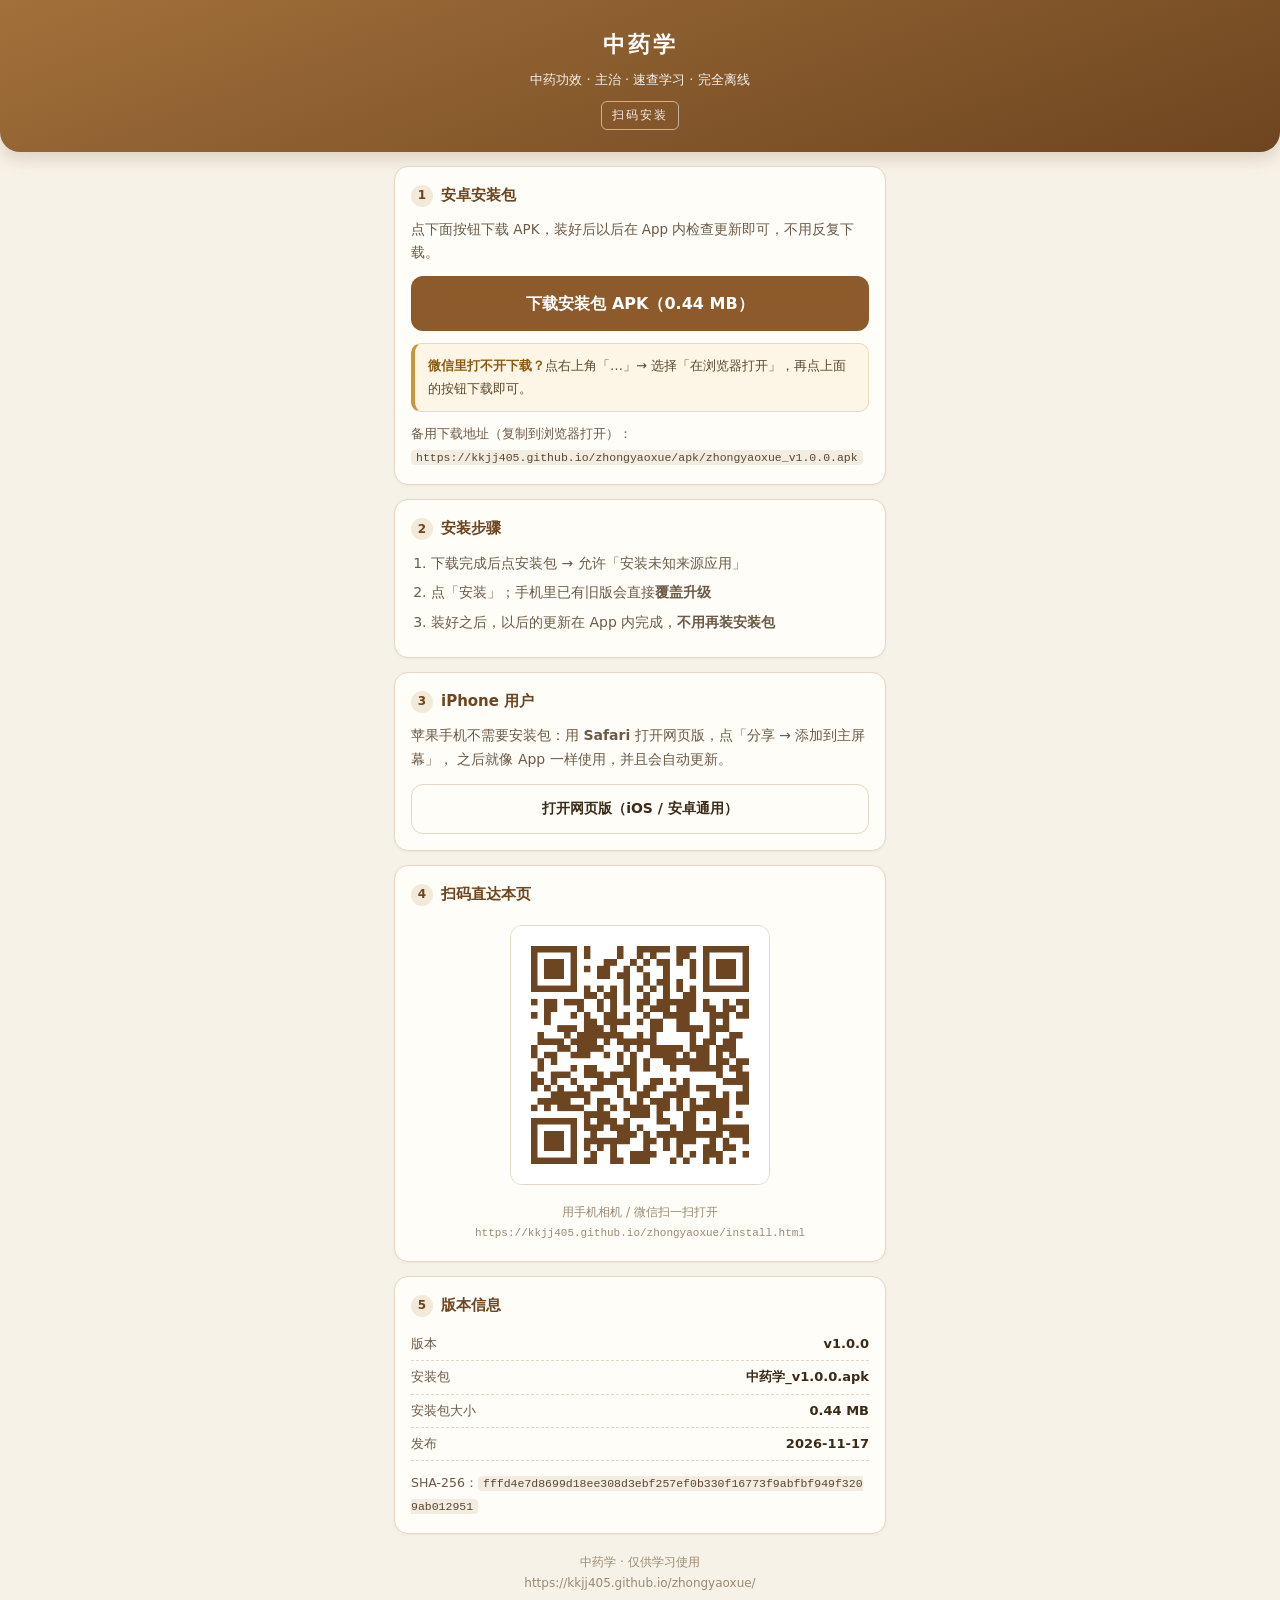
==== install.html @ 5566204e "本草纲目 · 中药学 v1.0.0 首个版本" ====
<!DOCTYPE html>
<html lang="zh-CN">
<head>
<meta charset="utf-8">
<meta name="viewport" content="width=device-width,initial-scale=1,viewport-fit=cover">
<meta name="theme-color" content="#8c5a2b">
<title>中药学 · 扫码安装</title>
<style>
:root{--paper:#f7f2e7;--ochre:#8c5a2b;--ochre-d:#6d4520;--ink:#3a2a17;--ink2:#6b5a45;--line:#e3d8c3}
*{box-sizing:border-box;-webkit-tap-highlight-color:transparent}
body{margin:0;background:var(--paper);color:var(--ink);
  font:15px/1.7 -apple-system,BlinkMacSystemFont,"PingFang SC","Noto Sans CJK SC","Microsoft YaHei",system-ui,sans-serif;
  -webkit-font-smoothing:antialiased;padding-bottom:34px}
.wrap{max-width:520px;margin:0 auto;padding:0 14px}
header{background:linear-gradient(160deg,#a2703a,#6d4520);color:#fff;padding:26px 0 22px;text-align:center;
  border-radius:0 0 20px 20px;box-shadow:0 6px 18px rgba(109,69,32,.20)}
header h1{margin:0 0 6px;font-size:22px;letter-spacing:3px}
header p{margin:0;font-size:13px;opacity:.92}
.card{background:#fffdf8;border:1px solid var(--line);border-radius:14px;padding:16px;margin-top:14px;
  box-shadow:0 1px 3px rgba(58,42,23,.05)}
.card h2{margin:0 0 10px;font-size:15px;display:flex;align-items:center;gap:8px;color:var(--ochre-d)}
.card h2 i{width:22px;height:22px;border-radius:50%;background:#f3e9d8;color:var(--ochre-d);
  font-style:normal;font-size:12px;font-weight:700;display:flex;align-items:center;justify-content:center;flex:0 0 22px}
.btn{display:block;text-align:center;text-decoration:none;border-radius:12px;padding:14px;font-size:16px;font-weight:700;
  background:var(--ochre);color:#fff;margin-top:12px}
.btn:active{background:var(--ochre-d)}
.btn.ghost{background:#fffdf8;color:var(--ink);border:1px solid var(--line);font-weight:600;font-size:14px;padding:12px}
.note{background:#fdf6e6;border:1px solid #ecdcb4;border-left:4px solid #c9963c;border-radius:10px;
  padding:11px 13px;font-size:13px;color:#5a482c;line-height:1.7;margin-top:12px}
.note b{color:#8a5c12}
ol{margin:8px 0 0;padding-left:20px;font-size:14px;color:var(--ink2)}
ol li{margin-bottom:6px}
.qrbox{text-align:center;padding:8px 0 2px}
.qrbox img{width:min(70vw,260px);height:auto;border-radius:12px;border:1px solid var(--line);background:#fff}
.qrbox .tip{font-size:12px;color:#9a8a72;margin-top:8px}
.kv{display:flex;justify-content:space-between;font-size:13px;color:var(--ink2);padding:5px 0;border-bottom:1px dashed var(--line)}
.kv:last-child{border-bottom:0}
.kv b{color:var(--ink)}
.meta{font-size:12.5px;color:var(--ink2);margin-top:10px;line-height:1.85;word-break:break-all}
.meta code{background:#f3ede1;padding:1px 5px;border-radius:4px;font-size:11.5px;color:#5a4630}
footer{text-align:center;color:#9a8a72;font-size:12px;margin-top:18px;line-height:1.7}
.seal{display:inline-block;margin-top:10px;padding:3px 10px;border:1px solid rgba(255,255,255,.6);border-radius:6px;
  font-size:12px;letter-spacing:2px;opacity:.9}
</style>
</head>
<body>
<header>
  <h1>中药学</h1>
  <p>中药功效 · 主治 · 速查学习 · 完全离线</p>
  <div class="seal">扫码安装</div>
</header>
<div class="wrap">

  <div class="card">
    <h2><i>1</i>安卓安装包</h2>
    <p style="font-size:13.5px;color:var(--ink2);margin:0 0 6px">
      点下面按钮下载 APK，装好后以后在 App 内检查更新即可，不用反复下载。
    </p>
    <a class="btn" href="apk/zhongyaoxue_v1.0.0.apk" download>下载安装包 APK（0.44 MB）</a>
    <div class="note">
      <b>微信里打不开下载？</b>点右上角「…」→ 选择「在浏览器打开」，再点上面的按钮下载即可。
    </div>
    <div class="meta">备用下载地址（复制到浏览器打开）：<br><code>https://kkjj405.github.io/zhongyaoxue/apk/zhongyaoxue_v1.0.0.apk</code></div>
  </div>

  <div class="card">
    <h2><i>2</i>安装步骤</h2>
    <ol>
      <li>下载完成后点安装包 → 允许「安装未知来源应用」</li>
      <li>点「安装」；手机里已有旧版会直接<b>覆盖升级</b></li>
      <li>装好之后，以后的更新在 App 内完成，<b>不用再装安装包</b></li>
    </ol>
  </div>

  <div class="card">
    <h2><i>3</i>iPhone 用户</h2>
    <p style="font-size:14px;color:var(--ink2);margin:0 0 10px">
      苹果手机不需要安装包：用 <b>Safari</b> 打开网页版，点「分享 → 添加到主屏幕」，
      之后就像 App 一样使用，并且会自动更新。
    </p>
    <a class="btn ghost" href="https://kkjj405.github.io/zhongyaoxue/">打开网页版（iOS / 安卓通用）</a>
  </div>

  <div class="card">
    <h2><i>4</i>扫码直达本页</h2>
    <div class="qrbox">
      <img src="[data-uri]" alt="扫码打开安装页">
      <div class="tip">用手机相机 / 微信扫一扫打开 <br><code style="font-size:11px">https://kkjj405.github.io/zhongyaoxue/install.html</code></div>
    </div>
  </div>

  <div class="card">
    <h2><i>5</i>版本信息</h2>
    <div class="kv"><span>版本</span><b>v1.0.0</b></div>
    <div class="kv"><span>安装包</span><b>中药学_v1.0.0.apk</b></div>
    <div class="kv"><span>安装包大小</span><b>0.44 MB</b></div>
    <div class="kv"><span>发布</span><b>2026-11-17</b></div>
    <div class="meta">SHA-256：<code>fffd4e7d8699d18ee308d3ebf257ef0b330f16773f9abfbf949f3209ab012951</code></div>
  </div>

  <footer>
    中药学 · 仅供学习使用<br>
    https://kkjj405.github.io/zhongyaoxue/
  </footer>
</div>
</body>
</html>
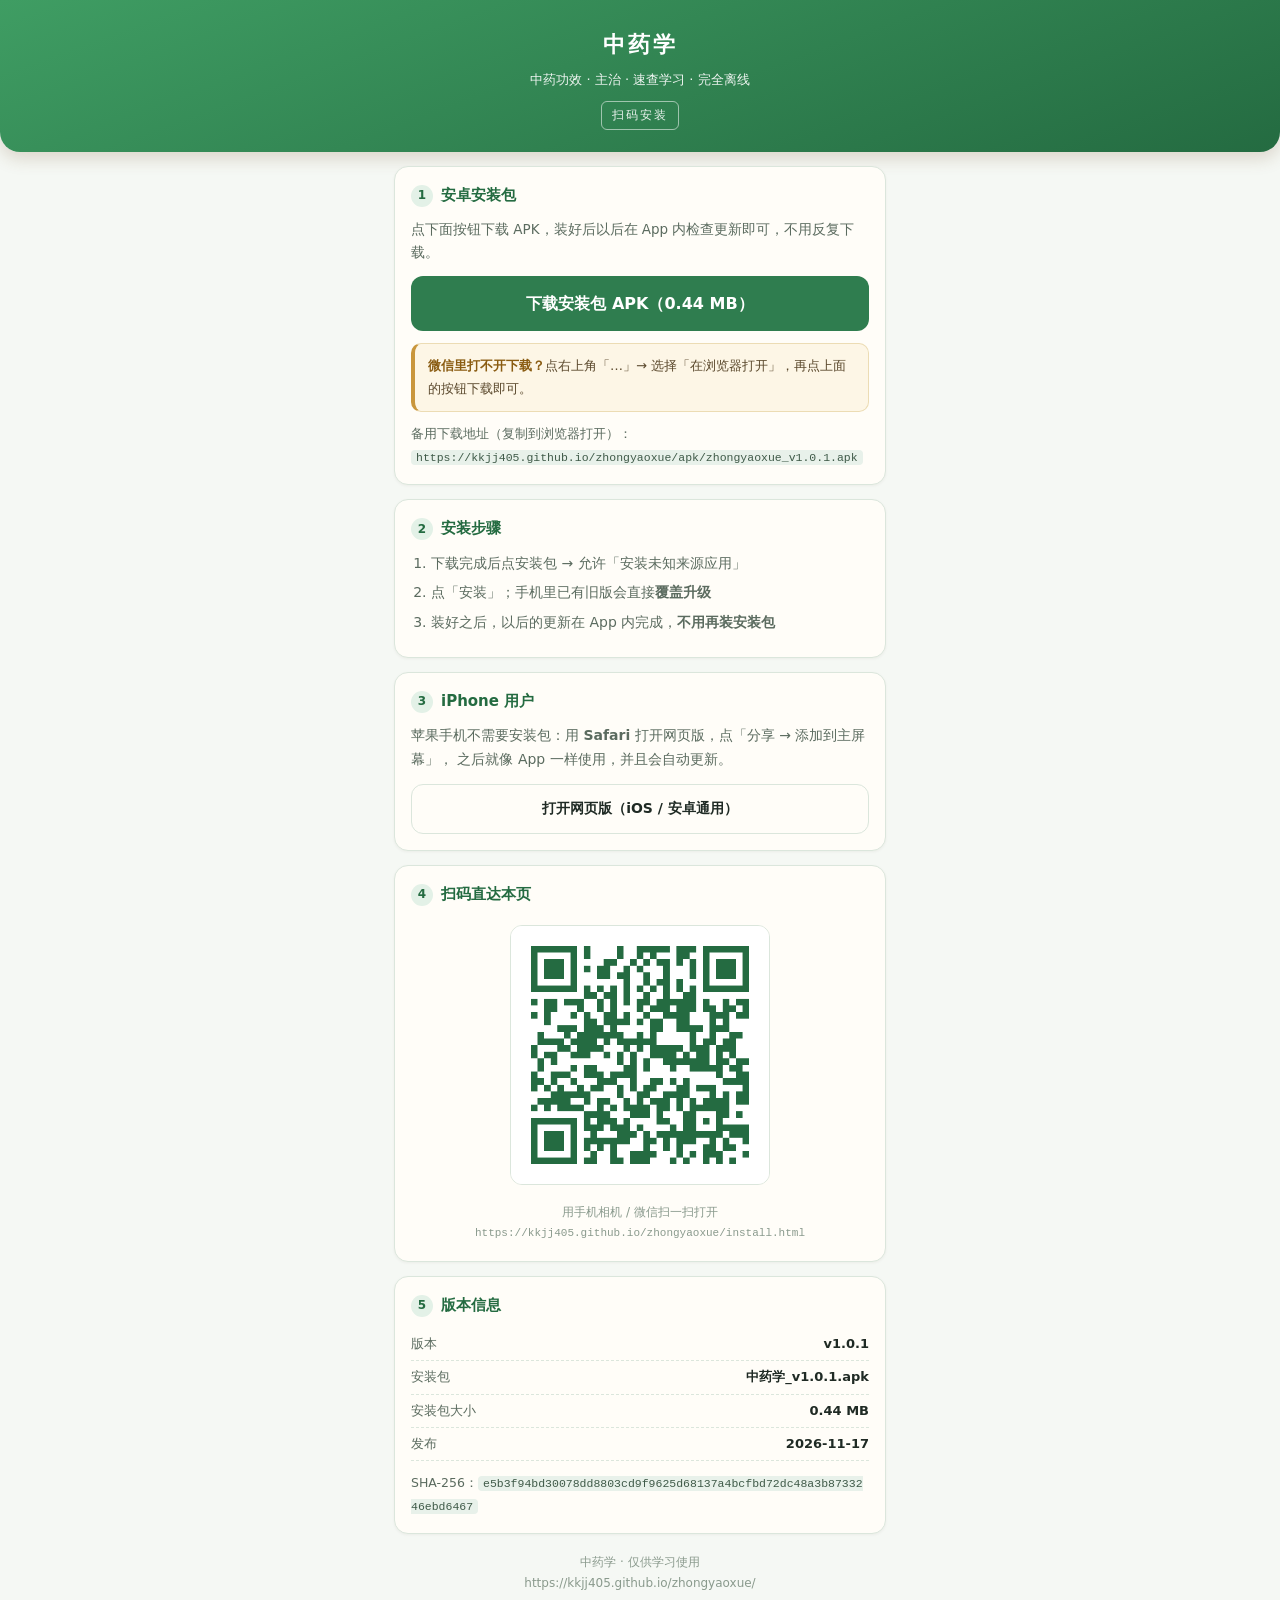
==== commit b0e2ff85: "中药学 v1.0.1：卡片一页化/附药切换/返回目录/练习记录多项/绿色主题" ====
--- a/install.html
+++ b/install.html
@@ -3,23 +3,23 @@
 <head>
 <meta charset="utf-8">
 <meta name="viewport" content="width=device-width,initial-scale=1,viewport-fit=cover">
-<meta name="theme-color" content="#8c5a2b">
+<meta name="theme-color" content="#2f7d4f">
 <title>中药学 · 扫码安装</title>
 <style>
-:root{--paper:#f7f2e7;--ochre:#8c5a2b;--ochre-d:#6d4520;--ink:#3a2a17;--ink2:#6b5a45;--line:#e3d8c3}
+:root{--paper:#f5f8f4;--ochre:#2f7d4f;--ochre-d:#246b41;--ink:#1f2a24;--ink2:#5b6b5f;--line:#dbe6dc}
 *{box-sizing:border-box;-webkit-tap-highlight-color:transparent}
 body{margin:0;background:var(--paper);color:var(--ink);
   font:15px/1.7 -apple-system,BlinkMacSystemFont,"PingFang SC","Noto Sans CJK SC","Microsoft YaHei",system-ui,sans-serif;
   -webkit-font-smoothing:antialiased;padding-bottom:34px}
 .wrap{max-width:520px;margin:0 auto;padding:0 14px}
-header{background:linear-gradient(160deg,#a2703a,#6d4520);color:#fff;padding:26px 0 22px;text-align:center;
+header{background:linear-gradient(160deg,#3f9d63,#246b41);color:#fff;padding:26px 0 22px;text-align:center;
   border-radius:0 0 20px 20px;box-shadow:0 6px 18px rgba(109,69,32,.20)}
 header h1{margin:0 0 6px;font-size:22px;letter-spacing:3px}
 header p{margin:0;font-size:13px;opacity:.92}
 .card{background:#fffdf8;border:1px solid var(--line);border-radius:14px;padding:16px;margin-top:14px;
   box-shadow:0 1px 3px rgba(58,42,23,.05)}
 .card h2{margin:0 0 10px;font-size:15px;display:flex;align-items:center;gap:8px;color:var(--ochre-d)}
-.card h2 i{width:22px;height:22px;border-radius:50%;background:#f3e9d8;color:var(--ochre-d);
+.card h2 i{width:22px;height:22px;border-radius:50%;background:#e3f1e7;color:var(--ochre-d);
   font-style:normal;font-size:12px;font-weight:700;display:flex;align-items:center;justify-content:center;flex:0 0 22px}
 .btn{display:block;text-align:center;text-decoration:none;border-radius:12px;padding:14px;font-size:16px;font-weight:700;
   background:var(--ochre);color:#fff;margin-top:12px}
@@ -32,13 +32,13 @@
 ol li{margin-bottom:6px}
 .qrbox{text-align:center;padding:8px 0 2px}
 .qrbox img{width:min(70vw,260px);height:auto;border-radius:12px;border:1px solid var(--line);background:#fff}
-.qrbox .tip{font-size:12px;color:#9a8a72;margin-top:8px}
+.qrbox .tip{font-size:12px;color:#8a9a8d;margin-top:8px}
 .kv{display:flex;justify-content:space-between;font-size:13px;color:var(--ink2);padding:5px 0;border-bottom:1px dashed var(--line)}
 .kv:last-child{border-bottom:0}
 .kv b{color:var(--ink)}
 .meta{font-size:12.5px;color:var(--ink2);margin-top:10px;line-height:1.85;word-break:break-all}
-.meta code{background:#f3ede1;padding:1px 5px;border-radius:4px;font-size:11.5px;color:#5a4630}
-footer{text-align:center;color:#9a8a72;font-size:12px;margin-top:18px;line-height:1.7}
+.meta code{background:#e8f1ea;padding:1px 5px;border-radius:4px;font-size:11.5px;color:#3f5a48}
+footer{text-align:center;color:#8a9a8d;font-size:12px;margin-top:18px;line-height:1.7}
 .seal{display:inline-block;margin-top:10px;padding:3px 10px;border:1px solid rgba(255,255,255,.6);border-radius:6px;
   font-size:12px;letter-spacing:2px;opacity:.9}
 </style>
@@ -56,11 +56,11 @@
     <p style="font-size:13.5px;color:var(--ink2);margin:0 0 6px">
       点下面按钮下载 APK，装好后以后在 App 内检查更新即可，不用反复下载。
     </p>
-    <a class="btn" href="apk/zhongyaoxue_v1.0.0.apk" download>下载安装包 APK（0.44 MB）</a>
+    <a class="btn" href="apk/zhongyaoxue_v1.0.1.apk" download>下载安装包 APK（0.44 MB）</a>
     <div class="note">
       <b>微信里打不开下载？</b>点右上角「…」→ 选择「在浏览器打开」，再点上面的按钮下载即可。
     </div>
-    <div class="meta">备用下载地址（复制到浏览器打开）：<br><code>https://kkjj405.github.io/zhongyaoxue/apk/zhongyaoxue_v1.0.0.apk</code></div>
+    <div class="meta">备用下载地址（复制到浏览器打开）：<br><code>https://kkjj405.github.io/zhongyaoxue/apk/zhongyaoxue_v1.0.1.apk</code></div>
   </div>
 
   <div class="card">
@@ -84,18 +84,18 @@
   <div class="card">
     <h2><i>4</i>扫码直达本页</h2>
     <div class="qrbox">
-      <img src="[data-uri]" alt="扫码打开安装页">
+      <img src="[data-uri]" alt="扫码打开安装页">
       <div class="tip">用手机相机 / 微信扫一扫打开 <br><code style="font-size:11px">https://kkjj405.github.io/zhongyaoxue/install.html</code></div>
     </div>
   </div>
 
   <div class="card">
     <h2><i>5</i>版本信息</h2>
-    <div class="kv"><span>版本</span><b>v1.0.0</b></div>
-    <div class="kv"><span>安装包</span><b>中药学_v1.0.0.apk</b></div>
+    <div class="kv"><span>版本</span><b>v1.0.1</b></div>
+    <div class="kv"><span>安装包</span><b>中药学_v1.0.1.apk</b></div>
     <div class="kv"><span>安装包大小</span><b>0.44 MB</b></div>
     <div class="kv"><span>发布</span><b>2026-11-17</b></div>
-    <div class="meta">SHA-256：<code>fffd4e7d8699d18ee308d3ebf257ef0b330f16773f9abfbf949f3209ab012951</code></div>
+    <div class="meta">SHA-256：<code>e5b3f94bd30078dd8803cd9f9625d68137a4bcfbd72dc48a3b8733246ebd6467</code></div>
   </div>
 
   <footer>
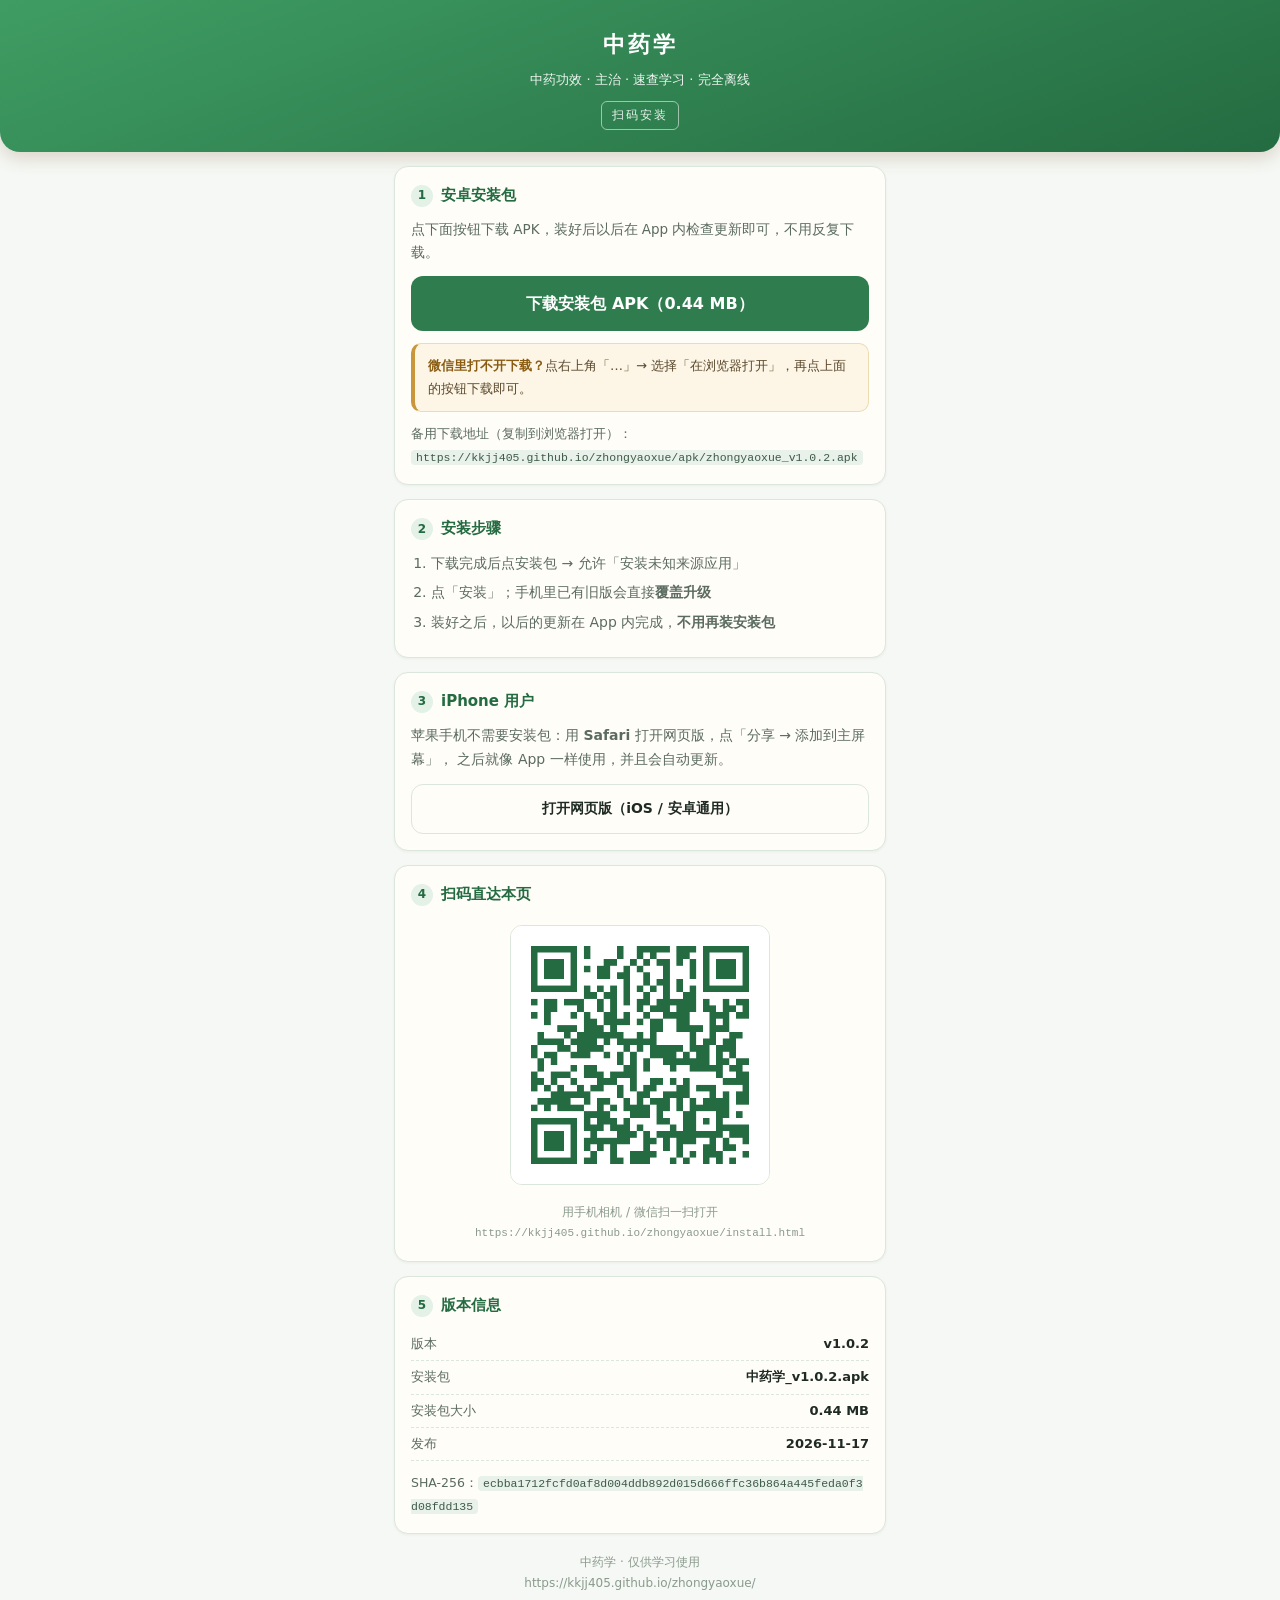
==== commit 8586273f: "中药学 v1.0.2：练习中途退出提示补充保存份数与被保存记录的位置" ====
--- a/install.html
+++ b/install.html
@@ -56,11 +56,11 @@
     <p style="font-size:13.5px;color:var(--ink2);margin:0 0 6px">
       点下面按钮下载 APK，装好后以后在 App 内检查更新即可，不用反复下载。
     </p>
-    <a class="btn" href="apk/zhongyaoxue_v1.0.1.apk" download>下载安装包 APK（0.44 MB）</a>
+    <a class="btn" href="apk/zhongyaoxue_v1.0.2.apk" download>下载安装包 APK（0.44 MB）</a>
     <div class="note">
       <b>微信里打不开下载？</b>点右上角「…」→ 选择「在浏览器打开」，再点上面的按钮下载即可。
     </div>
-    <div class="meta">备用下载地址（复制到浏览器打开）：<br><code>https://kkjj405.github.io/zhongyaoxue/apk/zhongyaoxue_v1.0.1.apk</code></div>
+    <div class="meta">备用下载地址（复制到浏览器打开）：<br><code>https://kkjj405.github.io/zhongyaoxue/apk/zhongyaoxue_v1.0.2.apk</code></div>
   </div>
 
   <div class="card">
@@ -91,11 +91,11 @@
 
   <div class="card">
     <h2><i>5</i>版本信息</h2>
-    <div class="kv"><span>版本</span><b>v1.0.1</b></div>
-    <div class="kv"><span>安装包</span><b>中药学_v1.0.1.apk</b></div>
+    <div class="kv"><span>版本</span><b>v1.0.2</b></div>
+    <div class="kv"><span>安装包</span><b>中药学_v1.0.2.apk</b></div>
     <div class="kv"><span>安装包大小</span><b>0.44 MB</b></div>
     <div class="kv"><span>发布</span><b>2026-11-17</b></div>
-    <div class="meta">SHA-256：<code>e5b3f94bd30078dd8803cd9f9625d68137a4bcfbd72dc48a3b8733246ebd6467</code></div>
+    <div class="meta">SHA-256：<code>ecbba1712fcfd0af8d004ddb892d015d666ffc36b864a445feda0f3d08fdd135</code></div>
   </div>
 
   <footer>
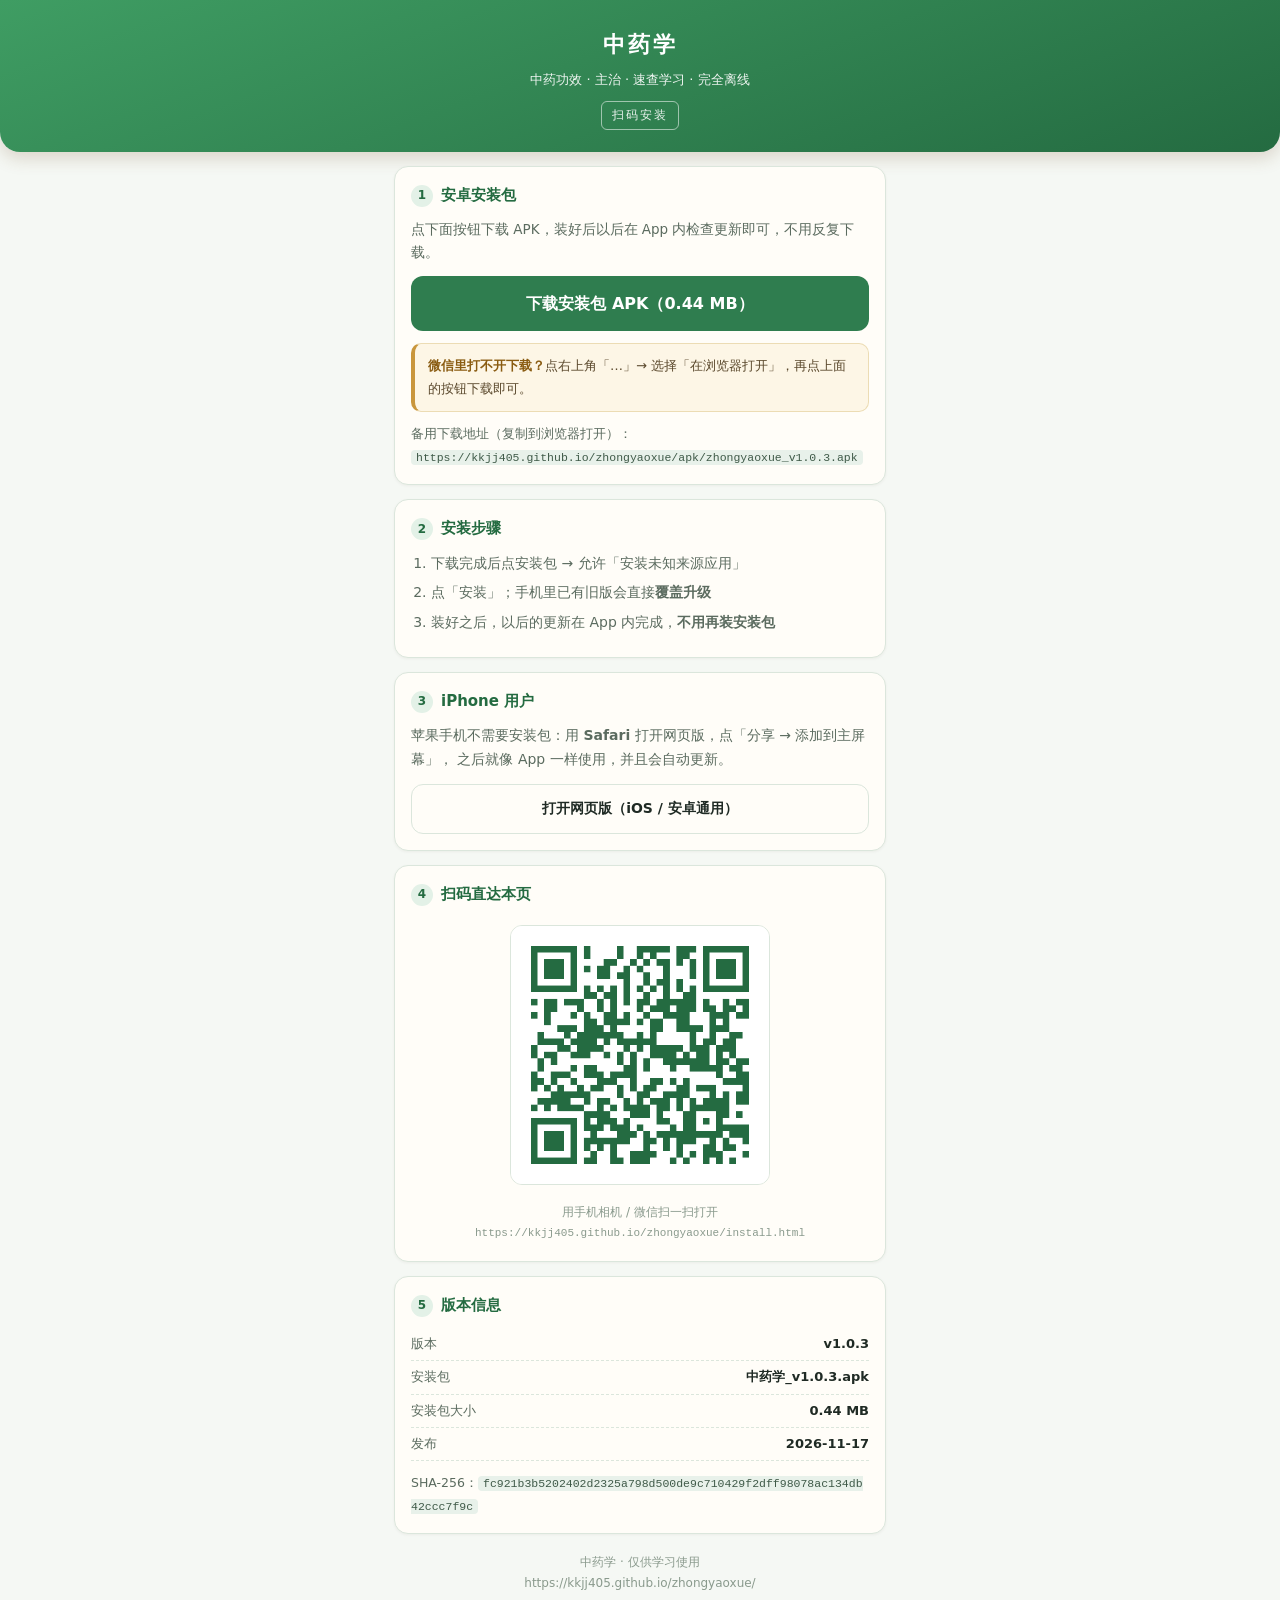
==== commit bdaf8f95: "中药学 v1.0.3：修复练习设置复选框点击后勾选消失/已选数不同步的问题" ====
--- a/install.html
+++ b/install.html
@@ -56,11 +56,11 @@
     <p style="font-size:13.5px;color:var(--ink2);margin:0 0 6px">
       点下面按钮下载 APK，装好后以后在 App 内检查更新即可，不用反复下载。
     </p>
-    <a class="btn" href="apk/zhongyaoxue_v1.0.2.apk" download>下载安装包 APK（0.44 MB）</a>
+    <a class="btn" href="apk/zhongyaoxue_v1.0.3.apk" download>下载安装包 APK（0.44 MB）</a>
     <div class="note">
       <b>微信里打不开下载？</b>点右上角「…」→ 选择「在浏览器打开」，再点上面的按钮下载即可。
     </div>
-    <div class="meta">备用下载地址（复制到浏览器打开）：<br><code>https://kkjj405.github.io/zhongyaoxue/apk/zhongyaoxue_v1.0.2.apk</code></div>
+    <div class="meta">备用下载地址（复制到浏览器打开）：<br><code>https://kkjj405.github.io/zhongyaoxue/apk/zhongyaoxue_v1.0.3.apk</code></div>
   </div>
 
   <div class="card">
@@ -91,11 +91,11 @@
 
   <div class="card">
     <h2><i>5</i>版本信息</h2>
-    <div class="kv"><span>版本</span><b>v1.0.2</b></div>
-    <div class="kv"><span>安装包</span><b>中药学_v1.0.2.apk</b></div>
+    <div class="kv"><span>版本</span><b>v1.0.3</b></div>
+    <div class="kv"><span>安装包</span><b>中药学_v1.0.3.apk</b></div>
     <div class="kv"><span>安装包大小</span><b>0.44 MB</b></div>
     <div class="kv"><span>发布</span><b>2026-11-17</b></div>
-    <div class="meta">SHA-256：<code>ecbba1712fcfd0af8d004ddb892d015d666ffc36b864a445feda0f3d08fdd135</code></div>
+    <div class="meta">SHA-256：<code>fc921b3b5202402d2325a798d500de9c710429f2dff98078ac134db42ccc7f9c</code></div>
   </div>
 
   <footer>
